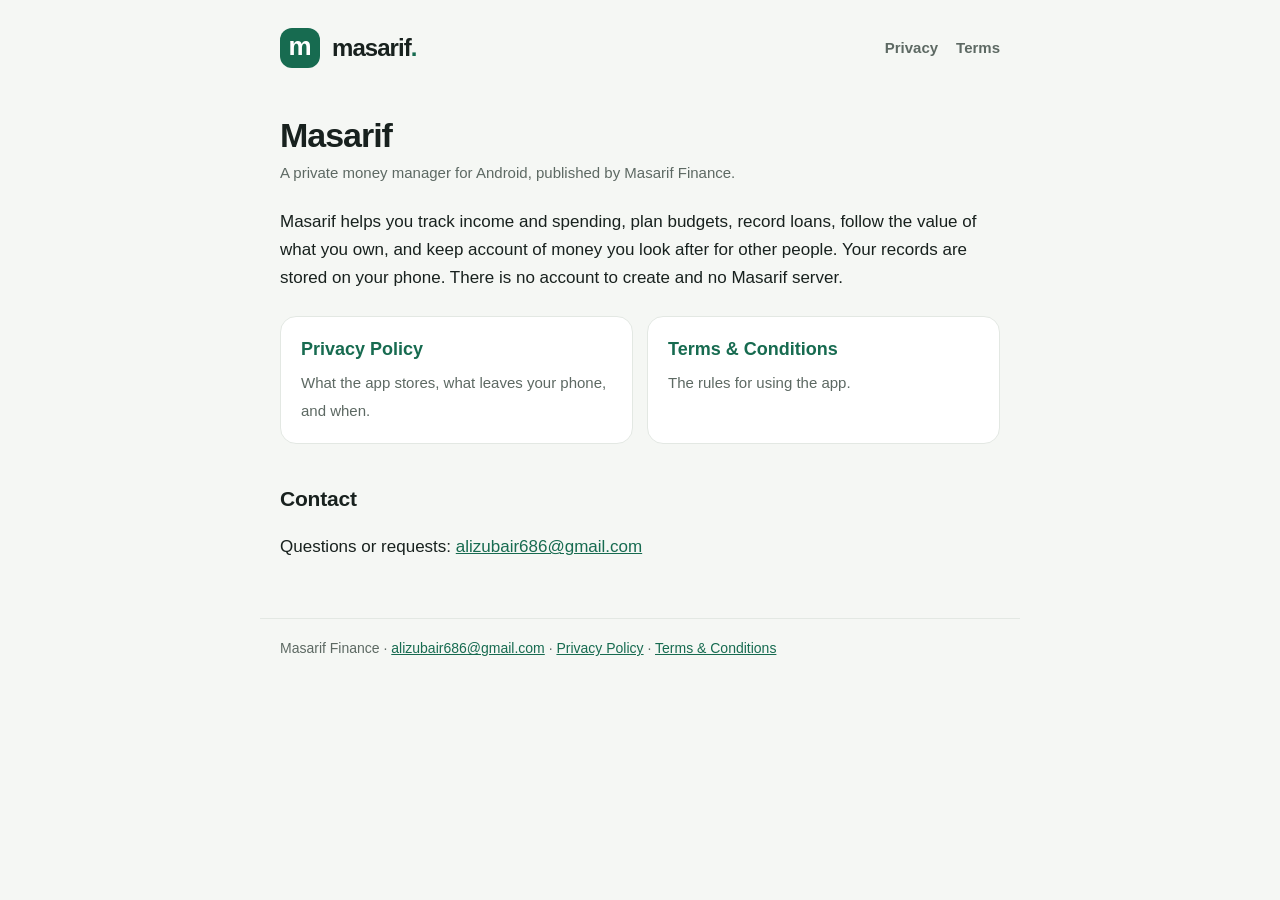
==== index.html @ 22d3cb6a "Add Masarif landing page, privacy policy and terms Co-Authored-By: Claude Opus 5.5 <noreply@anthropi" ====
<!doctype html>
<html lang="en">
<head>
<meta charset="utf-8">
<meta name="viewport" content="width=device-width, initial-scale=1">
<title>Masarif</title>
<meta name="description" content="Masarif is a private money manager for Android: budgets, loans, wealth and money held for others, kept on your phone.">
<link rel="stylesheet" href="style.css">
</head>
<body>
<header>
  <div class="mark" aria-hidden="true">m</div>
  <a class="brand" href="./">masarif<span>.</span></a>
  <nav>
    <a href="privacy.html">Privacy</a>
    <a href="terms.html">Terms</a>
  </nav>
</header>
<main>
<h1>Masarif</h1>
<p class="meta">A private money manager for Android, published by Masarif Finance.</p>
<p>Masarif helps you track income and spending, plan budgets, record loans, follow the value of what you own, and keep account of money you look after for other people. Your records are stored on your phone. There is no account to create and no Masarif server.</p>
<div class="cards">
  <a class="card" href="privacy.html"><strong>Privacy Policy</strong><span>What the app stores, what leaves your phone, and when.</span></a>
  <a class="card" href="terms.html"><strong>Terms &amp; Conditions</strong><span>The rules for using the app.</span></a>
</div>
<h2>Contact</h2>
<p>Questions or requests: <a href="mailto:alizubair686@gmail.com">alizubair686@gmail.com</a></p>
</main>
<footer>
  Masarif Finance · <a href="mailto:alizubair686@gmail.com">alizubair686@gmail.com</a> · <a href="privacy.html">Privacy Policy</a> · <a href="terms.html">Terms &amp; Conditions</a>
</footer>
</body>
</html>
---- style.css ----
:root {
  --bg: #f5f7f4; --paper: #ffffff; --ink: #18211e; --muted: #5d6963;
  --green: #176b50; --soft: #dff2e9; --line: #e3e8e3;
}
@media (prefers-color-scheme: dark) {
  :root { --bg: #101613; --paper: #18211e; --ink: #edf2ee; --muted: #a3b0a9; --green: #6fd0a8; --soft: #1d3a30; --line: #2a3530; }
}
* { box-sizing: border-box; }
html { -webkit-text-size-adjust: 100%; }
body {
  margin: 0; background: var(--bg); color: var(--ink);
  font: 17px/1.65 -apple-system, BlinkMacSystemFont, "Segoe UI", Roboto, "Helvetica Neue", Arial, sans-serif;
}
header, main, footer { max-width: 760px; margin: 0 auto; padding: 0 20px; }
header { display: flex; align-items: center; gap: 12px; padding-top: 28px; padding-bottom: 8px; flex-wrap: wrap; }
.mark {
  width: 40px; height: 40px; border-radius: 12px; background: #176b50; color: #fff;
  display: flex; align-items: center; justify-content: center; font-weight: 800; font-size: 26px; line-height: 1; padding-bottom: 4px;
}
.brand { font-weight: 800; font-size: 24px; letter-spacing: -0.04em; color: var(--ink); text-decoration: none; }
.brand span { color: var(--green); }
nav { margin-left: auto; display: flex; gap: 18px; flex-wrap: wrap; }
nav a { color: var(--muted); text-decoration: none; font-size: 15px; font-weight: 600; }
nav a[aria-current="page"], nav a:hover { color: var(--green); }
main { padding-top: 12px; padding-bottom: 40px; }
h1 { font-size: 34px; line-height: 1.15; letter-spacing: -0.03em; margin: 28px 0 6px; }
h2 { font-size: 21px; letter-spacing: -0.01em; margin: 38px 0 8px; }
p, li { color: var(--ink); }
.meta { color: var(--muted); font-size: 15px; margin: 0 0 22px; }
.summary { background: var(--soft); border-radius: 16px; padding: 18px 20px; margin: 20px 0; }
.summary p { margin: 0 0 8px; } .summary p:last-child { margin: 0; }
a { color: var(--green); }
ul { padding-left: 22px; } li { margin: 6px 0; }
.cards { display: grid; gap: 14px; grid-template-columns: repeat(auto-fit, minmax(220px, 1fr)); margin-top: 24px; }
.card { background: var(--paper); border: 1px solid var(--line); border-radius: 16px; padding: 18px 20px; text-decoration: none; color: var(--ink); display: block; }
.card strong { display: block; font-size: 18px; color: var(--green); margin-bottom: 4px; }
.card span { color: var(--muted); font-size: 15px; }
table { width: 100%; border-collapse: collapse; margin: 12px 0; font-size: 15px; }
th, td { text-align: left; vertical-align: top; padding: 10px 12px 10px 0; border-bottom: 1px solid var(--line); }
th { color: var(--muted); font-weight: 600; }
.table-wrap { overflow-x: auto; }
footer { border-top: 1px solid var(--line); padding-top: 18px; padding-bottom: 36px; color: var(--muted); font-size: 14px; }
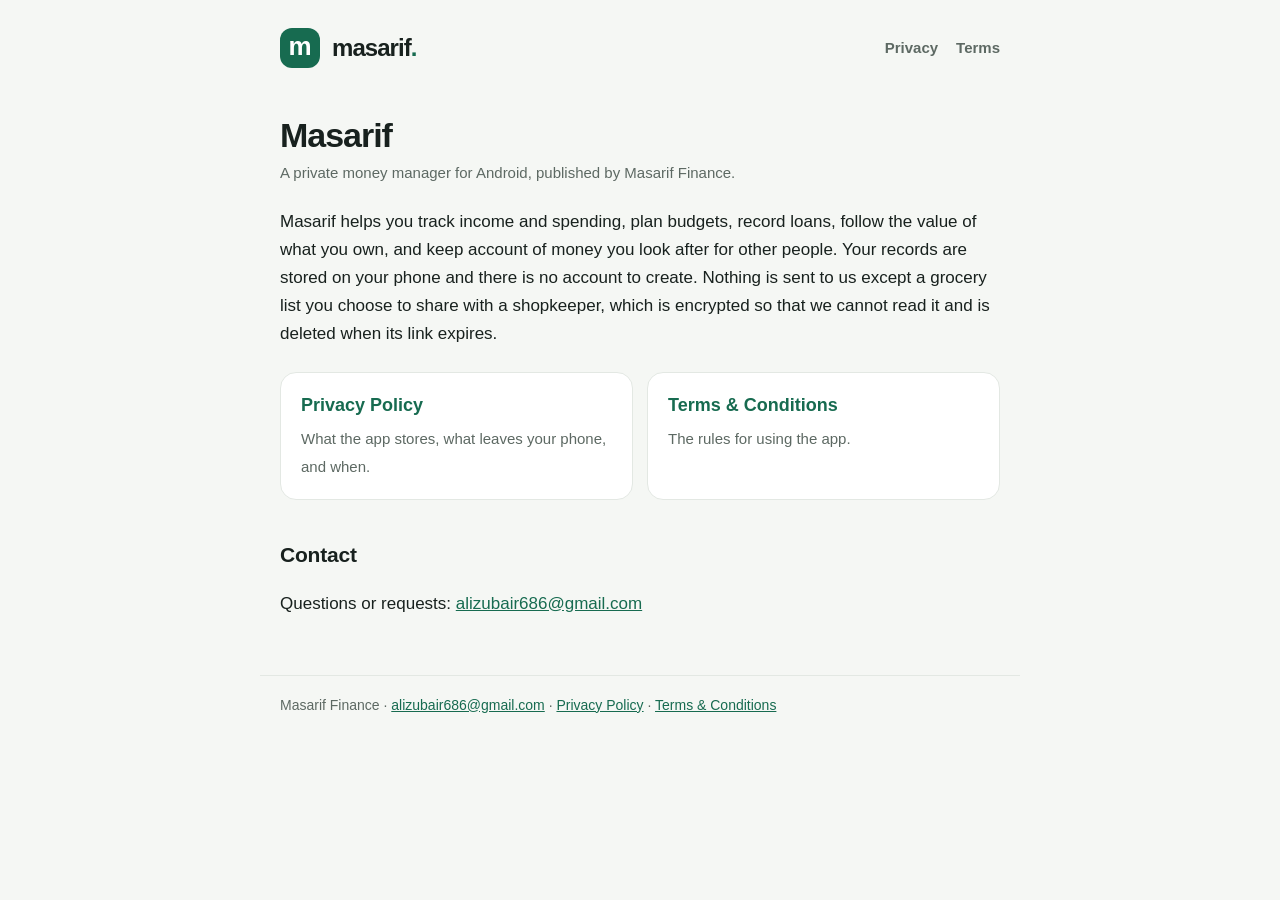
==== commit bc73330a: "fixed" ====
--- a/index.html
+++ b/index.html
@@ -19,7 +19,7 @@
 <main>
 <h1>Masarif</h1>
 <p class="meta">A private money manager for Android, published by Masarif Finance.</p>
-<p>Masarif helps you track income and spending, plan budgets, record loans, follow the value of what you own, and keep account of money you look after for other people. Your records are stored on your phone. There is no account to create and no Masarif server.</p>
+<p>Masarif helps you track income and spending, plan budgets, record loans, follow the value of what you own, and keep account of money you look after for other people. Your records are stored on your phone and there is no account to create. Nothing is sent to us except a grocery list you choose to share with a shopkeeper, which is encrypted so that we cannot read it and is deleted when its link expires.</p>
 <div class="cards">
   <a class="card" href="privacy.html"><strong>Privacy Policy</strong><span>What the app stores, what leaves your phone, and when.</span></a>
   <a class="card" href="terms.html"><strong>Terms &amp; Conditions</strong><span>The rules for using the app.</span></a>
--- a/style.css
+++ b/style.css
@@ -8,7 +8,7 @@
 * { box-sizing: border-box; }
 html { -webkit-text-size-adjust: 100%; }
 body {
-  margin: 0; background: var(--bg); color: var(--ink);
+  margin: 0; background: var(--bg); color: var(--ink); overflow-wrap: anywhere;
   font: 17px/1.65 -apple-system, BlinkMacSystemFont, "Segoe UI", Roboto, "Helvetica Neue", Arial, sans-serif;
 }
 header, main, footer { max-width: 760px; margin: 0 auto; padding: 0 20px; }
